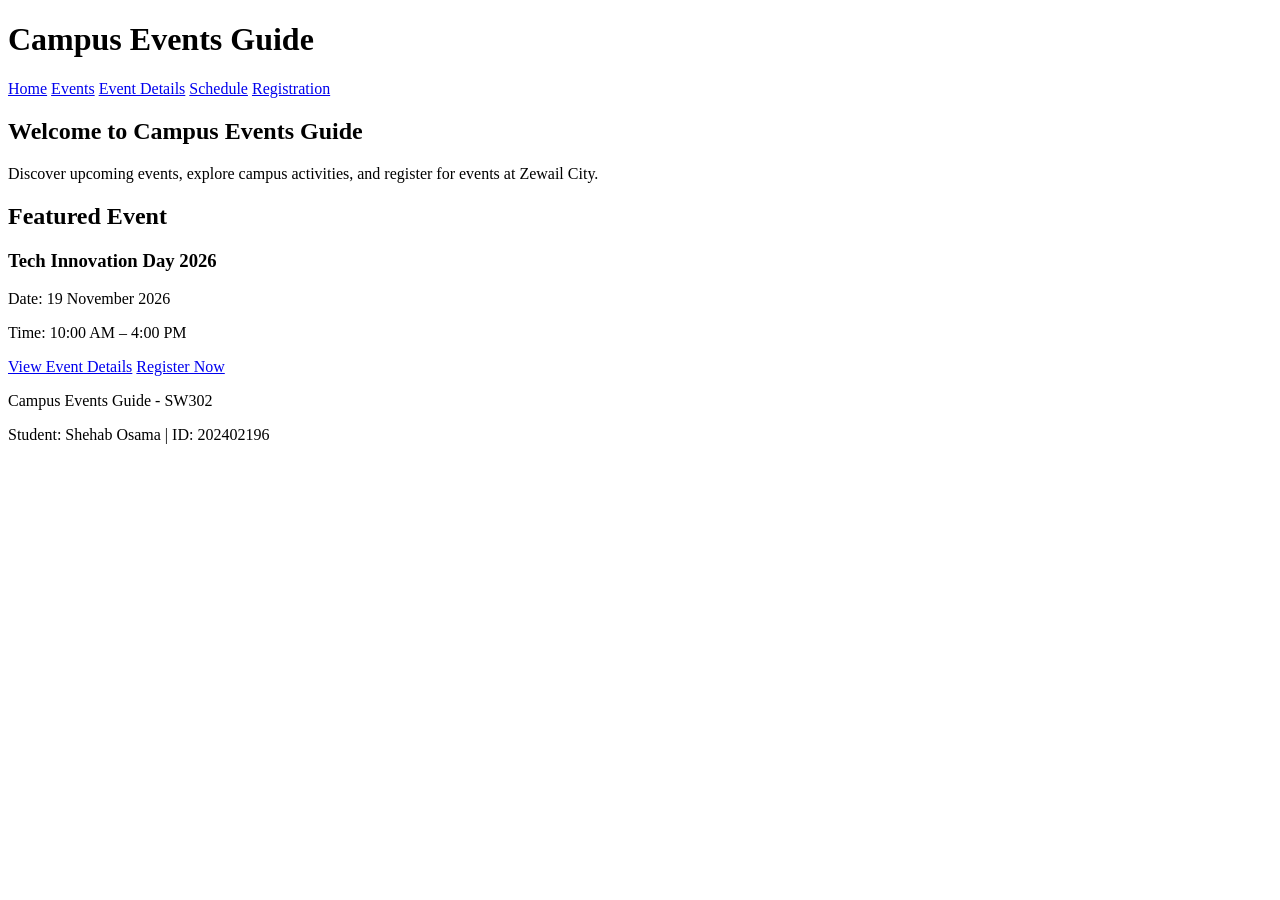
==== index.html @ 5dcc9ae9 "Create homepage structure" ====
<!DOCTYPE html>
<html lang="en">
<head>
    <meta charset="UTF-8">
    <meta name="viewport" content="width=device-width, initial-scale=1.0">
    <title>Campus Events Guide</title>
</head>
<body>

    <header>
        <h1>Campus Events Guide</h1>

        <nav>
            <a href="index.html">Home</a>
            <a href="events.html">Events</a>
            <a href="event-details.html">Event Details</a>
            <a href="schedule.html">Schedule</a>
            <a href="registration.html">Registration</a>
        </nav>
    </header>

    <main>
        <section>
            <h2>Welcome to Campus Events Guide</h2>

            <p>
                Discover upcoming events, explore campus activities,
                and register for events at Zewail City.
            </p>
        </section>

        <section>
            <h2>Featured Event</h2>

            <h3>Tech Innovation Day 2026</h3>

            <p>Date: 19 November 2026</p>
            <p>Time: 10:00 AM – 4:00 PM</p>

            <a href="event-details.html">View Event Details</a>
            <a href="registration.html">Register Now</a>
        </section>
    </main>

    <footer>
        <p>Campus Events Guide - SW302</p>
        <p>Student: Shehab Osama | ID: 202402196</p>
    </footer>

</body>
</html>
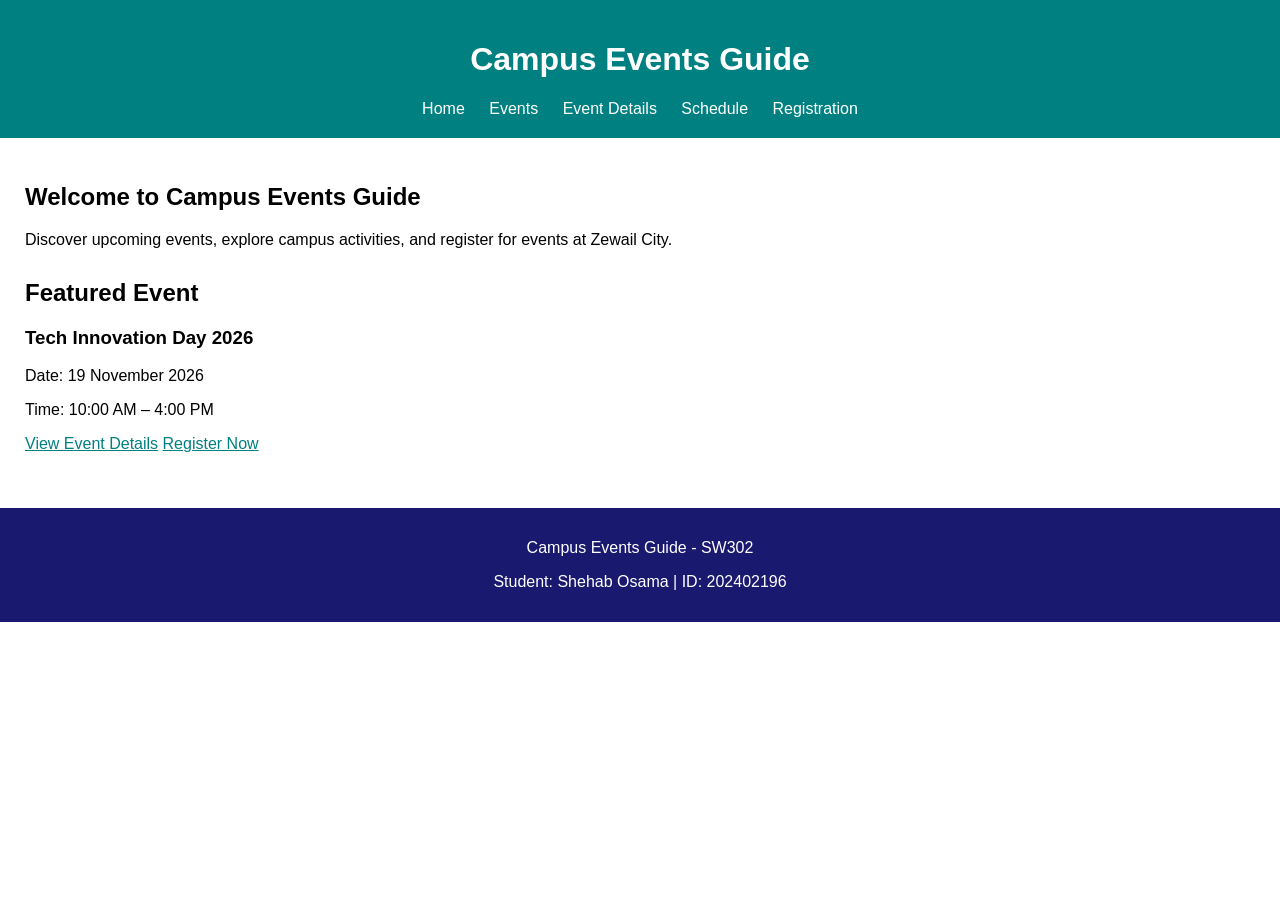
==== commit 2452c44a: "Add base styles and homepage layout" ====
--- a/index.html
+++ b/index.html
@@ -4,6 +4,7 @@
     <meta charset="UTF-8">
     <meta name="viewport" content="width=device-width, initial-scale=1.0">
     <title>Campus Events Guide</title>
+    <link rel="stylesheet" href="style.css">
 </head>
 <body>
 
--- a/style.css
+++ b/style.css
@@ -0,0 +1,46 @@
+body {
+    font-family: Arial, sans-serif;
+    margin: 0;
+    background-color: white;
+    color: black;
+}
+
+header {
+    background-color: teal;
+    color: white;
+    padding: 20px;
+    text-align: center;
+}
+
+nav {
+    margin-top: 15px;
+}
+
+nav a {
+    color: white;
+    text-decoration: none;
+    margin: 10px;
+}
+
+main {
+    padding: 25px;
+}
+
+section {
+    margin-bottom: 30px;
+}
+
+a {
+    color: teal;
+}
+
+a:hover {
+    text-decoration: underline;
+}
+
+footer {
+    background-color: midnightblue;
+    color: white;
+    text-align: center;
+    padding: 15px;
+}
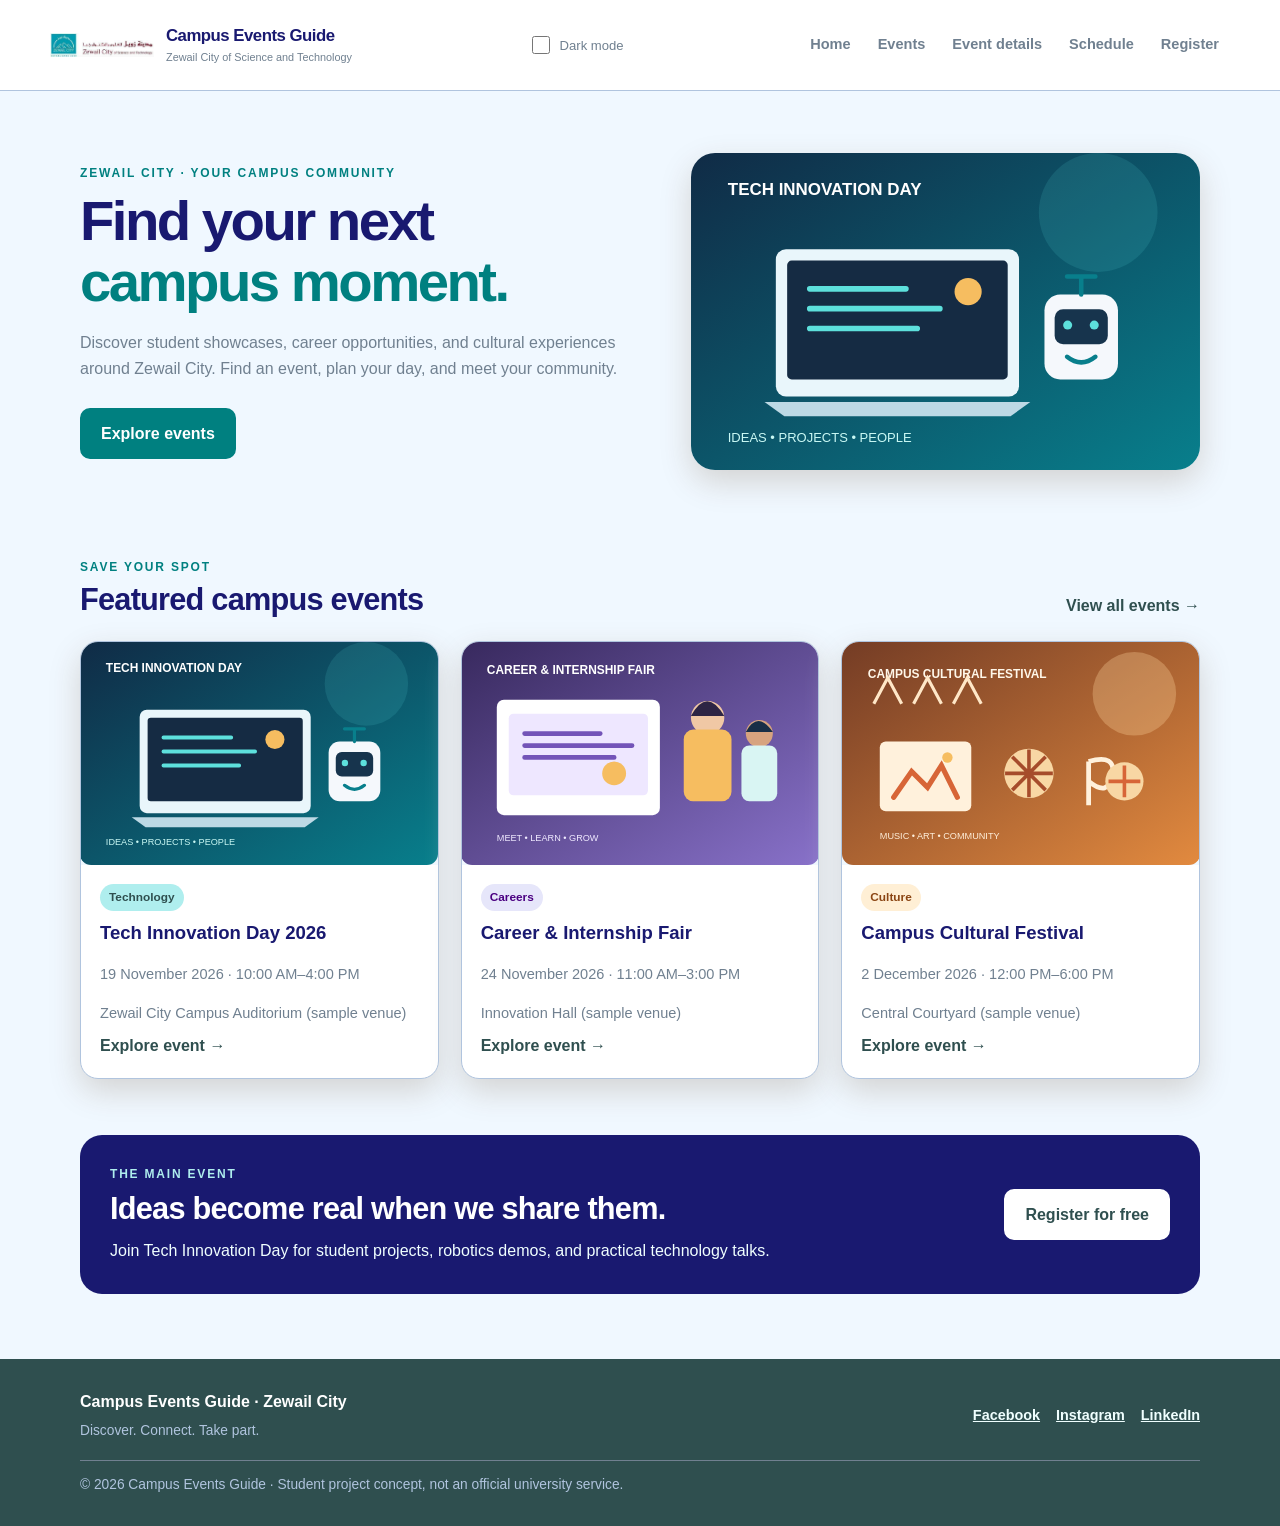
==== commit cea7342d: "Update campus events guide project" ====
--- a/index.html
+++ b/index.html
@@ -1,52 +1,102 @@
 <!DOCTYPE html>
 <html lang="en">
-<head>
-    <meta charset="UTF-8">
-    <meta name="viewport" content="width=device-width, initial-scale=1.0">
-    <title>Campus Events Guide</title>
-    <link rel="stylesheet" href="style.css">
-</head>
-<body>
-
-    <header>
-        <h1>Campus Events Guide</h1>
-
-        <nav>
-            <a href="index.html">Home</a>
-            <a href="events.html">Events</a>
-            <a href="event-details.html">Event Details</a>
-            <a href="schedule.html">Schedule</a>
-            <a href="registration.html">Registration</a>
+  <head>
+    <meta charset="utf-8">
+    <meta content="width=device-width, initial-scale=1" name="viewport">
+    <meta content="Discover student events at Zewail City with Campus Events Guide." name="description">
+    <title>Home | Campus Events Guide</title>
+    <link href="style.css" rel="stylesheet">
+  </head>
+  <body>
+    <header class="site-header">
+      <div class="header-inner">
+        <a aria-label="Campus Events Guide at Zewail City home" class="site-brand" href="index.html"><img alt="Zewail City of Science and Technology logo" class="site-logo" src="assets/zewail-city-logo.jpg"> <span class="brand-copy"><strong>Campus Events Guide</strong> <small>Zewail City of Science and Technology</small></span></a>
+        <div class="theme-control">
+          <input aria-label="Toggle dark mode" class="theme-toggle" id="theme-toggle" type="checkbox">
+          <label for="theme-toggle">Dark mode</label>
+        </div>
+        <nav aria-label="Main navigation" class="main-nav">
+          <a href="index.html">Home</a>
+          <a href="events.html">Events</a>
+          <a href="event-details.html">Event details</a>
+          <a href="schedule.html">Schedule</a>
+          <a href="registration.html">Register</a>
         </nav>
+      </div>
     </header>
-
     <main>
-        <section>
-            <h2>Welcome to Campus Events Guide</h2>
-
-            <p>
-                Discover upcoming events, explore campus activities,
-                and register for events at Zewail City.
-            </p>
-        </section>
-
-        <section>
-            <h2>Featured Event</h2>
-
-            <h3>Tech Innovation Day 2026</h3>
-
-            <p>Date: 19 November 2026</p>
-            <p>Time: 10:00 AM – 4:00 PM</p>
-
-            <a href="event-details.html">View Event Details</a>
-            <a href="registration.html">Register Now</a>
-        </section>
+      <section class="hero page-width">
+        <div class="hero-copy">
+          <p class="eyebrow">ZEWAIL CITY · YOUR CAMPUS COMMUNITY</p>
+          <h1>Find your next <span>campus moment.</span></h1>
+          <p>Discover student showcases, career opportunities, and cultural experiences around Zewail City. Find an event, plan your day, and meet your community.</p>
+          <a class="button" href="events.html">Explore events</a>
+        </div>
+        <img alt="Illustration of a student technology showcase with a laptop and robot" class="hero-image" src="assets/tech-innovation.svg">
+      </section>
+      <section class="page-width section-space">
+        <div class="section-heading">
+          <div>
+            <p class="eyebrow">SAVE YOUR SPOT</p>
+            <h2>Featured campus events</h2>
+          </div>
+          <a class="text-link" href="events.html">View all events →</a>
+        </div>
+        <div class="event-grid">
+          <article class="event-card">
+            <img alt="Tech Innovation Day illustration with a laptop and robot" src="assets/tech-innovation.svg">
+            <div class="card-body">
+              <span class="tag">Technology</span>
+              <h3>Tech Innovation Day 2026</h3>
+              <p class="event-meta">19 November 2026 · 10:00 AM–4:00 PM</p>
+              <p class="event-meta">Zewail City Campus Auditorium (sample venue)</p>
+              <a class="text-link" href="event-details.html">Explore event →</a>
+            </div>
+          </article>
+          <article class="event-card">
+            <img alt="Students meeting employers at a career fair illustration" src="assets/career-fair.svg">
+            <div class="card-body">
+              <span class="tag tag-purple">Careers</span>
+              <h3>Career & Internship Fair</h3>
+              <p class="event-meta">24 November 2026 · 11:00 AM–3:00 PM</p>
+              <p class="event-meta">Innovation Hall (sample venue)</p>
+              <a class="text-link" href="events.html#career-fair">Explore event →</a>
+            </div>
+          </article>
+          <article class="event-card">
+            <img alt="Campus cultural festival with art and music illustration" src="assets/cultural-festival.svg">
+            <div class="card-body">
+              <span class="tag tag-orange">Culture</span>
+              <h3>Campus Cultural Festival</h3>
+              <p class="event-meta">2 December 2026 · 12:00 PM–6:00 PM</p>
+              <p class="event-meta">Central Courtyard (sample venue)</p>
+              <a class="text-link" href="events.html#cultural-festival">Explore event →</a>
+            </div>
+          </article>
+        </div>
+      </section>
+      <section class="callout page-width">
+        <div>
+          <p class="eyebrow">THE MAIN EVENT</p>
+          <h2>Ideas become real when we share them.</h2>
+          <p>Join Tech Innovation Day for student projects, robotics demos, and practical technology talks.</p>
+        </div>
+        <a class="button button-light" href="registration.html">Register for free</a>
+      </section>
     </main>
-
-    <footer>
-        <p>Campus Events Guide - SW302</p>
-        <p>Student: Shehab Osama | ID: 202402196</p>
+    <footer class="site-footer">
+      <div class="footer-inner">
+        <div>
+          <strong>Campus Events Guide · Zewail City</strong>
+          <p>Discover. Connect. Take part.</p>
+        </div>
+        <nav aria-label="Social media links" class="social-links">
+          <a href="https://www.facebook.com/ZewailCity/" rel="noopener noreferrer" target="_blank">Facebook</a>
+          <a href="https://www.instagram.com/zewailcity/" rel="noopener noreferrer" target="_blank">Instagram</a>
+          <a href="https://www.linkedin.com/school/zewail-city-of-science-and-technology/" rel="noopener noreferrer" target="_blank">LinkedIn</a>
+        </nav>
+        <p class="copyright">© 2026 Campus Events Guide · Student project concept, not an official university service.</p>
+      </div>
     </footer>
-
-</body>
-</html>+  </body>
+</html>
--- a/style.css
+++ b/style.css
@@ -1,46 +1,839 @@
+:root {
+    color-scheme:light;
+    --page-bg:aliceblue;
+    --surface:white;
+    --surface-soft:aliceblue;
+    --text:midnightblue;
+    --muted:slategray;
+    --accent:teal;
+    --accent-dark:darkslategray;
+    --accent-soft:paleturquoise;
+    --border:lightsteelblue;
+    --shadow:0 12px 32px lightgray;
+    --radius:18px
+}
+
+* {
+    box-sizing:border-box
+}
+
+html {
+    scroll-behavior:smooth
+}
+
 body {
-    font-family: Arial, sans-serif;
-    margin: 0;
-    background-color: white;
-    color: black;
-}
-
-header {
-    background-color: teal;
-    color: white;
-    padding: 20px;
-    text-align: center;
-}
-
-nav {
-    margin-top: 15px;
-}
-
-nav a {
-    color: white;
-    text-decoration: none;
-    margin: 10px;
-}
-
-main {
-    padding: 25px;
-}
-
-section {
-    margin-bottom: 30px;
+    margin:0;
+    background:var(--page-bg);
+    color:var(--text);
+    font:16px/1.6 Arial,Helvetica,sans-serif
+}
+
+img {
+    display:block;
+    max-width:100%
 }
 
 a {
-    color: teal;
-}
-
-a:hover {
-    text-decoration: underline;
-}
-
-footer {
-    background-color: midnightblue;
-    color: white;
-    text-align: center;
-    padding: 15px;
-}+    color:var(--accent-dark)
+}
+
+a:focus-visible,button:focus-visible,input:focus-visible,select:focus-visible,textarea:focus-visible {
+    outline:3px solid orange;
+    outline-offset:3px
+}
+
+.site-header {
+    background:var(--surface);
+    border-bottom:1px solid var(--border)
+}
+
+.header-inner {
+    width:min(1180px,calc(100% - 40px));
+    min-height:90px;
+    margin:auto;
+    display:flex;
+    align-items:center;
+    justify-content:space-between;
+    flex-wrap:wrap;
+    gap:12px 22px;
+    padding:12px 0
+}
+
+.site-brand {
+    display:flex;
+    align-items:center;
+    gap:12px;
+    min-width:0;
+    color:var(--text);
+    text-decoration:none
+}
+
+.site-logo {
+    width:104px;
+    height:auto;
+    max-height:64px;
+    object-fit:contain
+}
+
+.brand-copy {
+    display:flex;
+    flex-direction:column;
+    line-height:1.2
+}
+
+.brand-copy strong {
+    font-size:1.05rem;
+    letter-spacing:-.03em
+}
+
+.brand-copy small {
+    margin-top:5px;
+    color:var(--muted);
+    font-size:.68rem
+}
+
+.theme-control {
+    display:flex;
+    align-items:center;
+    gap:7px;
+    color:var(--muted);
+    font-size:.82rem
+}
+
+.theme-toggle {
+    width:18px;
+    height:18px;
+    accent-color:var(--accent);
+    cursor:pointer
+}
+
+.theme-control label {
+    cursor:pointer
+}
+
+.main-nav {
+    display:flex;
+    align-items:center;
+    justify-content:flex-end;
+    flex-wrap:wrap;
+    gap:5px
+}
+
+.main-nav a {
+    padding:9px 11px;
+    border-radius:9px;
+    color:var(--muted);
+    font-size:.91rem;
+    font-weight:700;
+    text-decoration:none;
+    transition:color .2s ease,background-color .2s ease,transform .2s ease
+}
+
+.main-nav a:hover,.main-nav a:focus-visible {
+    color:var(--accent-dark);
+    background:var(--accent-soft);
+    transform:translateY(-2px)
+}
+
+.page-width {
+    width:min(1120px,calc(100% - 40px));
+    margin-inline:auto
+}
+
+.hero {
+    display:grid;
+    grid-template-columns:1.05fr .95fr;
+    align-items:center;
+    gap:48px;
+    padding:62px 0 48px
+}
+
+.hero-copy h1,h1 {
+    font-size:clamp(2rem,4.4vw,3.6rem);
+    line-height:1.08;
+    letter-spacing:-.045em;
+    margin:8px 0 18px
+}
+
+.hero-copy h1 span {
+    color:var(--accent)
+}
+
+.hero-copy>p:not(.eyebrow) {
+    max-width:550px;
+    color:var(--muted);
+    margin-bottom:26px
+}
+
+.hero-image {
+    width:100%;
+    border-radius:24px;
+    box-shadow:var(--shadow)
+}
+
+.eyebrow {
+    margin:0;
+    color:var(--accent);
+    font-size:.75rem;
+    font-weight:800;
+    letter-spacing:.15em
+}
+
+.button {
+    display:inline-flex;
+    align-items:center;
+    justify-content:center;
+    border:2px solid var(--accent);
+    border-radius:10px;
+    padding:11px 19px;
+    background:var(--accent);
+    color:white;
+    font:inherit;
+    font-weight:800;
+    text-decoration:none;
+    cursor:pointer;
+    transition:background-color .2s ease,color .2s ease,transform .2s ease,box-shadow .2s ease
+}
+
+.button:hover {
+    background:var(--accent-dark);
+    border-color:var(--accent-dark);
+    transform:translateY(-2px);
+    box-shadow:0 7px 18px teal
+}
+
+.button-small {
+    padding:8px 13px;
+    font-size:.9rem
+}
+
+.button-light {
+    background:white;
+    color:darkslategray;
+    border-color:white
+}
+
+.button-light:hover {
+    background:var(--accent-soft);
+    color:darkslategray;
+    border-color:var(--accent-soft)
+}
+
+.section-space {
+    padding:40px 0 56px
+}
+
+.section-space-small {
+    margin-top:30px
+}
+
+.section-heading {
+    display:flex;
+    justify-content:space-between;
+    align-items:end;
+    gap:20px;
+    margin-bottom:22px
+}
+
+h2 {
+    font-size:clamp(1.45rem,2.4vw,2rem);
+    line-height:1.2;
+    letter-spacing:-.025em;
+    margin:0 0 18px
+}
+
+.section-heading h2 {
+    margin:5px 0 0
+}
+
+h3 {
+    font-size:1.16rem;
+    line-height:1.3;
+    margin:10px 0
+}
+
+.text-link {
+    font-weight:800;
+    text-decoration:none
+}
+
+.text-link:hover {
+    text-decoration:underline
+}
+
+.event-grid {
+    display:grid;
+    grid-template-columns:repeat(3,minmax(0,1fr));
+    gap:22px
+}
+
+.event-card {
+    display:flex;
+    flex-direction:column;
+    min-width:0;
+    overflow:hidden;
+    background:var(--surface);
+    border:1px solid var(--border);
+    border-radius:var(--radius);
+    box-shadow:var(--shadow);
+    transition:transform .2s ease,box-shadow .2s ease,border-color .2s ease
+}
+
+.event-card:hover {
+    transform:translateY(-4px);
+    box-shadow:0 16px 34px gray;
+    border-color:lightblue
+}
+
+.event-card>img {
+    width:100%;
+    aspect-ratio:16/10;
+    object-fit:cover;
+    background:var(--surface-soft)
+}
+
+.card-body {
+    display:flex;
+    flex-direction:column;
+    align-items:flex-start;
+    flex:1;
+    padding:19px
+}
+
+.card-body p {
+    margin:8px 0
+}
+
+.card-body .button,.card-body .text-link,.card-body .status-label {
+    margin-top:auto
+}
+
+.tag {
+    display:inline-block;
+    border-radius:999px;
+    padding:4px 9px;
+    background:var(--accent-soft);
+    color:var(--accent-dark);
+    font-size:.74rem;
+    font-weight:800
+}
+
+.tag-purple {
+    background:lavender;
+    color:indigo
+}
+
+.tag-orange {
+    background:papayawhip;
+    color:saddlebrown
+}
+
+.event-meta {
+    color:var(--muted);
+    font-size:.91rem
+}
+
+.callout {
+    display:flex;
+    align-items:center;
+    justify-content:space-between;
+    gap:24px;
+    padding:30px;
+    margin-bottom:65px;
+    border-radius:22px;
+    color:white;
+    background:midnightblue
+}
+
+.callout h2 {
+    max-width:600px;
+    margin:7px 0 10px
+}
+
+.callout p:not(.eyebrow) {
+    margin:0;
+    color:azure
+}
+
+.callout .eyebrow {
+    color:paleturquoise
+}
+
+.site-footer {
+    padding:30px 0;
+    background:darkslategray;
+    color:white
+}
+
+.footer-inner {
+    display:grid;
+    grid-template-columns:1fr auto;
+    align-items:center;
+    gap:12px 24px;
+    width:min(1120px,calc(100% - 40px));
+    margin:auto
+}
+
+.footer-inner p {
+    margin:6px 0 0
+}
+
+.footer-inner>div>p,.copyright {
+    color:lightsteelblue;
+    font-size:.86rem
+}
+
+.social-links {
+    display:flex;
+    flex-wrap:wrap;
+    gap:16px
+}
+
+.social-links a {
+    color:azure;
+    font-size:.9rem;
+    font-weight:700
+}
+
+.social-links a:hover {
+    color:turquoise
+}
+
+.copyright {
+    grid-column:1/-1;
+    border-top:1px solid slategray;
+    padding-top:13px
+}
+
+.page-intro {
+    max-width:760px;
+    margin-bottom:34px
+}
+
+.page-intro h1 {
+    font-size:clamp(2rem,4vw,3rem);
+    margin-bottom:12px
+}
+
+.page-intro>p:last-child {
+    color:var(--muted)
+}
+
+.status-label {
+    display:inline-block;
+    color:var(--muted);
+    font-size:.85rem;
+    font-weight:700
+}
+
+.past-events {
+    border-top:1px solid var(--border);
+    padding-top:28px
+}
+
+.past-grid {
+    grid-template-columns:repeat(3,minmax(0,1fr))
+}
+
+.detail-hero {
+    display:grid;
+    grid-template-columns:.9fr 1.1fr;
+    gap:38px;
+    align-items:center
+}
+
+.detail-poster {
+    width:100%;
+    border-radius:20px;
+    box-shadow:var(--shadow)
+}
+
+.detail-hero h1 {
+    font-size:clamp(2rem,4vw,3.2rem)
+}
+
+.detail-hero>div>p:not(.eyebrow) {
+    color:var(--muted)
+}
+
+.event-facts {
+    padding-left:20px;
+    margin:18px 0 24px
+}
+
+.event-facts li {
+    margin:8px 0
+}
+
+.content-panel,.form-panel,.table-panel,.contact-panel {
+    padding:clamp(20px,4vw,34px);
+    border:1px solid var(--border);
+    border-radius:var(--radius);
+    background:var(--surface);
+    box-shadow:var(--shadow)
+}
+
+.content-panel p {
+    color:var(--muted)
+}
+
+.agenda-list {
+    padding-left:0;
+    list-style:none
+}
+
+.agenda-list li {
+    display:grid;
+    grid-template-columns:115px 1fr;
+    gap:15px;
+    padding:15px 0;
+    border-bottom:1px solid var(--border)
+}
+
+.agenda-list li:last-child {
+    border-bottom:0
+}
+
+.agenda-list time {
+    color:var(--accent-dark);
+    font-weight:800
+}
+
+audio {
+    width:min(100%,520px);
+    margin:8px 0 12px
+}
+
+.form-grid {
+    display:grid;
+    grid-template-columns:repeat(2,minmax(0,1fr));
+    gap:20px
+}
+
+.form-field {
+    display:flex;
+    flex-direction:column;
+    gap:7px;
+    min-width:0
+}
+
+.form-field>label,legend {
+    color:var(--text);
+    font-size:.92rem;
+    font-weight:800
+}
+
+.form-field input:not([type=checkbox]):not([type=radio]):not([type=range]):not([type=color]),.form-field select,.form-field textarea {
+    width:100%;
+    min-width:0;
+    max-width:100%;
+    padding:11px 12px;
+    border:1px solid lightsteelblue;
+    border-radius:9px;
+    background:var(--surface);
+    color:var(--text);
+    font:inherit;
+    transition:border-color .2s ease,box-shadow .2s ease
+}
+
+.form-field input:focus,.form-field select:focus,.form-field textarea:focus {
+    border-color:var(--accent);
+    box-shadow:0 0 0 3px lightcyan
+}
+
+.form-field input[type=file] {
+    font-size:.9rem
+}
+
+.form-field input[type=color] {
+    width:58px;
+    height:42px;
+    padding:3px;
+    border:1px solid var(--border);
+    border-radius:8px;
+    background:var(--surface)
+}
+
+.form-field input[type=range] {
+    width:100%;
+    accent-color:var(--accent)
+}
+
+.form-field fieldset {
+    margin:0;
+    padding:12px;
+    border:1px solid var(--border);
+    border-radius:10px
+}
+
+.form-field legend {
+    padding:0 5px
+}
+
+.choice-label {
+    display:flex;
+    align-items:center;
+    gap:9px;
+    margin:5px 0;
+    font-weight:400!important
+}
+
+.choice-label input {
+    accent-color:var(--accent)
+}
+
+.full-width {
+    grid-column:1/-1
+}
+
+.form-note,.table-help {
+    color:var(--muted);
+    font-size:.86rem
+}
+
+.contact-panel {
+    margin-top:24px
+}
+
+.contact-panel p {
+    margin:6px 0
+}
+
+.table-wrapper {
+    max-width:100%;
+    overflow-x:auto;
+    border:1px solid var(--border);
+    border-radius:12px
+}
+
+table {
+    width:100%;
+    min-width:680px;
+    border-collapse:collapse;
+    text-align:left
+}
+
+caption {
+    padding:12px 15px;
+    background:var(--surface-soft);
+    text-align:left;
+    font-weight:700
+}
+
+th,td {
+    padding:15px;
+    border-bottom:1px solid var(--border);
+    vertical-align:top
+}
+
+th {
+    background:var(--surface-soft);
+    color:var(--text);
+    font-size:.9rem
+}
+
+td {
+    color:var(--muted)
+}
+
+tbody tr:hover {
+    background:var(--accent-soft)
+}
+
+tbody tr:last-child td {
+    border-bottom:0
+}
+
+.featured-row td:first-child a {
+    font-weight:800
+}
+
+.table-note {
+    display:block;
+    color:var(--accent);
+    font-size:.77rem;
+    font-weight:800
+}
+
+.table-help {
+    margin-bottom:20px
+}
+
+body:has(#theme-toggle:checked) {
+    color-scheme:dark;
+    --page-bg:black;
+    --surface:darkslategray;
+    --surface-soft:darkslategray;
+    --text:aliceblue;
+    --muted:lightsteelblue;
+    --accent:turquoise;
+    --accent-dark:turquoise;
+    --accent-soft:darkslategray;
+    --border:slategray;
+    --shadow:0 12px 32px black
+}
+
+body:has(#theme-toggle:checked) .button {
+    color:darkslategray
+}
+
+body:has(#theme-toggle:checked) .tag-purple {
+    background:indigo;
+    color:lavender
+}
+
+body:has(#theme-toggle:checked) .tag-orange {
+    background:saddlebrown;
+    color:peachpuff
+}
+
+body:has(#theme-toggle:checked) .form-field input:not([type=checkbox]):not([type=radio]):not([type=range]):not([type=color]),body:has(#theme-toggle:checked) .form-field select,body:has(#theme-toggle:checked) .form-field textarea {
+    border-color:var(--border)
+}
+
+@media(max-width:900px) {
+    .header-inner {
+        justify-content:center
+    }
+
+    .site-brand {
+        margin-right:auto
+    }
+
+    .main-nav {
+        justify-content:center;
+        width:100%
+    }
+
+    .hero {
+        gap:28px
+    }
+
+    .event-grid,.past-grid {
+        grid-template-columns:repeat(2,minmax(0,1fr))
+    }
+
+    .event-card:last-child:nth-child(odd) {
+        grid-column:1/-1
+    }
+
+}
+
+@media(max-width:600px) {
+    .header-inner,.page-width,.footer-inner {
+        width:calc(100% - 28px)
+    }
+
+    .header-inner {
+        gap:10px
+    }
+
+    .site-logo {
+        width:76px
+    }
+
+    .brand-copy strong {
+        font-size:.88rem
+    }
+
+    .brand-copy small {
+        font-size:.56rem
+    }
+
+    .theme-control {
+        font-size:.76rem
+    }
+
+    .main-nav {
+        display:grid;
+        grid-template-columns:repeat(3,minmax(0,1fr));
+        gap:4px
+    }
+
+    .main-nav a {
+        text-align:center;
+        padding:9px 4px;
+        font-size:.8rem
+    }
+
+    .hero,.detail-hero {
+        grid-template-columns:1fr
+    }
+
+    .hero {
+        padding-top:36px;
+        gap:26px
+    }
+
+    .hero-copy h1 {
+        font-size:2.45rem
+    }
+
+    .hero-image {
+        max-height:300px
+    }
+
+    .section-space {
+        padding:30px 0 38px
+    }
+
+    .section-heading {
+        align-items:start;
+        flex-direction:column
+    }
+
+    .event-grid,.past-grid {
+        grid-template-columns:1fr
+    }
+
+    .event-card:last-child:nth-child(odd) {
+        grid-column:auto
+    }
+
+    .callout {
+        flex-direction:column;
+        align-items:start;
+        padding:23px;
+        margin-bottom:38px
+    }
+
+    .footer-inner {
+        grid-template-columns:1fr
+    }
+
+    .copyright {
+        grid-column:auto
+    }
+
+    .social-links {
+        gap:14px
+    }
+
+    .detail-poster {
+        max-height:320px;
+        object-fit:cover
+    }
+
+    .agenda-list li {
+        grid-template-columns:1fr;
+        gap:4px
+    }
+
+    .form-grid {
+        grid-template-columns:1fr;
+        gap:16px
+    }
+
+    .full-width {
+        grid-column:auto
+    }
+
+    .content-panel,.form-panel,.table-panel,.contact-panel {
+        padding:19px
+    }
+
+    .page-intro h1 {
+        font-size:2.2rem
+    }
+
+}
